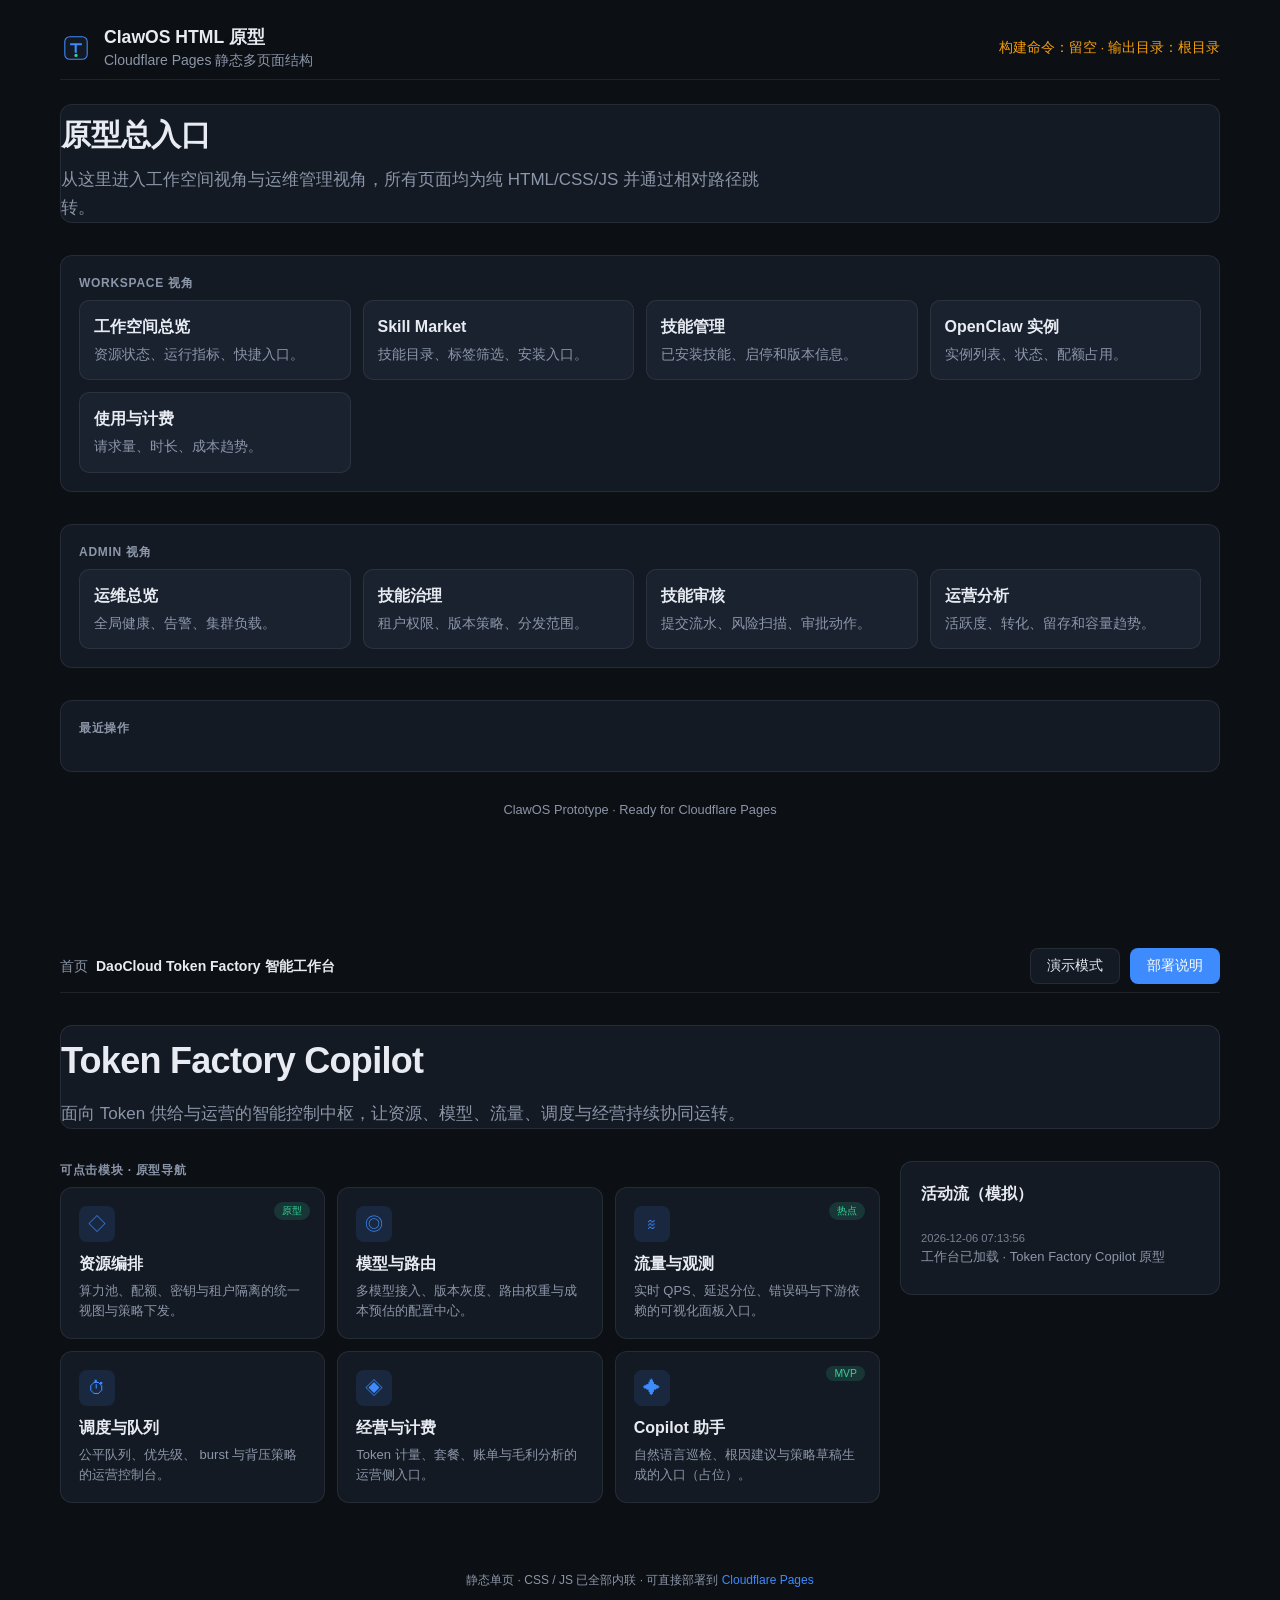
==== index.html @ b44f3651 "feat: add clawos prototype pages Co-authored-by: Cursor <cursoragent@cursor.com>" ====
<!DOCTYPE html>
<html lang="zh-CN">
<head>
  <meta charset="UTF-8" />
  <meta name="viewport" content="width=device-width, initial-scale=1.0" />
  <title>ClawOS 原型总入口</title>
  <link rel="stylesheet" href="./css/style.css" />
</head>
<body data-page="root-index">
  <div class="app">
    <header class="header">
      <div class="brand">
        <img src="./assets/logo.svg" alt="ClawOS" />
        <div>
          <h1>ClawOS HTML 原型</h1>
          <div class="crumb">Cloudflare Pages 静态多页面结构</div>
        </div>
      </div>
      <div class="status">构建命令：留空 · 输出目录：根目录</div>
    </header>

    <main class="main">
      <section class="hero">
        <h2>原型总入口</h2>
        <p class="lead">从这里进入工作空间视角与运维管理视角，所有页面均为纯 HTML/CSS/JS 并通过相对路径跳转。</p>
      </section>

      <section class="panel">
        <h3 class="section-title">Workspace 视角</h3>
        <div class="nav-grid">
          <a class="card" data-log="跳转 workspace/overview" href="./workspace/overview.html"><h3>工作空间总览</h3><p>资源状态、运行指标、快捷入口。</p></a>
          <a class="card" data-log="跳转 workspace/skill-market" href="./workspace/skill-market.html"><h3>Skill Market</h3><p>技能目录、标签筛选、安装入口。</p></a>
          <a class="card" data-log="跳转 workspace/skill-management" href="./workspace/skill-management.html"><h3>技能管理</h3><p>已安装技能、启停和版本信息。</p></a>
          <a class="card" data-log="跳转 workspace/openclaw-instances" href="./workspace/openclaw-instances.html"><h3>OpenClaw 实例</h3><p>实例列表、状态、配额占用。</p></a>
          <a class="card" data-log="跳转 workspace/usage" href="./workspace/usage.html"><h3>使用与计费</h3><p>请求量、时长、成本趋势。</p></a>
        </div>
      </section>

      <section class="panel">
        <h3 class="section-title">Admin 视角</h3>
        <div class="nav-grid">
          <a class="card" data-log="跳转 admin/overview" href="./admin/overview.html"><h3>运维总览</h3><p>全局健康、告警、集群负载。</p></a>
          <a class="card" data-log="跳转 admin/skill-management" href="./admin/skill-management.html"><h3>技能治理</h3><p>租户权限、版本策略、分发范围。</p></a>
          <a class="card" data-log="跳转 admin/skill-review" href="./admin/skill-review.html"><h3>技能审核</h3><p>提交流水、风险扫描、审批动作。</p></a>
          <a class="card" data-log="跳转 admin/analytics" href="./admin/analytics.html"><h3>运营分析</h3><p>活跃度、转化、留存和容量趋势。</p></a>
        </div>
      </section>

      <section class="panel">
        <h3 class="section-title">最近操作</h3>
        <ul id="activity-log"></ul>
      </section>
    </main>

    <footer class="footer">ClawOS Prototype · Ready for Cloudflare Pages</footer>
  </div>
  <script src="./js/main.js"></script>
</body>
</html>
<!DOCTYPE html>
<html lang="zh-CN">
<head>
  <meta charset="UTF-8" />
  <meta name="viewport" content="width=device-width, initial-scale=1.0" />
  <meta name="description" content="Token Factory Copilot — 可点击 HTML 原型" />
  <title>Token Factory Copilot · 智能工作台</title>
  <style>
    :root {
      --bg: #0c0f14;
      --surface: #141a24;
      --surface-2: #1a2230;
      --border: rgba(255, 255, 255, 0.08);
      --text: #e8ecf2;
      --muted: #8b96a8;
      --accent: #3d8bfd;
      --accent-dim: rgba(61, 139, 253, 0.12);
      --success: #34d399;
      --radius: 12px;
      --font: "Segoe UI", "PingFang SC", "Hiragino Sans GB", "Microsoft YaHei", sans-serif;
    }

    * {
      box-sizing: border-box;
    }

    html, body {
      margin: 0;
      min-height: 100%;
      font-family: var(--font);
      background: var(--bg);
      color: var(--text);
      line-height: 1.5;
    }

    a {
      color: var(--accent);
      text-decoration: none;
    }

    a:hover {
      text-decoration: underline;
    }

    .app {
      max-width: 1200px;
      margin: 0 auto;
      padding: 24px 20px 48px;
      min-height: 100vh;
    }

    .main {
      display: flex;
      flex-direction: column;
      gap: 32px;
    }

    .header {
      display: flex;
      flex-wrap: wrap;
      align-items: center;
      justify-content: space-between;
      gap: 16px;
      padding-bottom: 8px;
      border-bottom: 1px solid var(--border);
    }

    .crumb {
      display: flex;
      align-items: center;
      gap: 8px;
      font-size: 0.875rem;
      color: var(--muted);
    }

    .crumb span:first-child {
      color: var(--muted);
    }

    .crumb span:last-of-type,
    .crumb .crumb-current {
      color: var(--text);
      font-weight: 600;
    }

    .header-actions {
      display: flex;
      align-items: center;
      gap: 10px;
    }

    .btn {
      display: inline-flex;
      align-items: center;
      justify-content: center;
      padding: 8px 16px;
      font-size: 0.875rem;
      font-weight: 500;
      border-radius: 8px;
      border: 1px solid var(--border);
      background: var(--surface);
      color: var(--text);
      cursor: pointer;
      font-family: inherit;
      transition: background 0.15s, border-color 0.15s;
    }

    .btn:hover {
      background: var(--surface-2);
      border-color: rgba(255, 255, 255, 0.12);
    }

    .btn-primary {
      background: var(--accent);
      border-color: transparent;
      color: #fff;
    }

    .btn-primary:hover {
      filter: brightness(1.05);
    }

    .hero {
      padding: 8px 0 0;
    }

    .hero h1 {
      margin: 0 0 12px;
      font-size: clamp(1.75rem, 4vw, 2.25rem);
      font-weight: 700;
      letter-spacing: -0.02em;
    }

    .lead {
      margin: 0;
      max-width: 42em;
      font-size: 1.0625rem;
      color: var(--muted);
      line-height: 1.65;
    }

    .panel-stack {
      display: grid;
      gap: 20px;
    }

    @media (min-width: 900px) {
      .panel-stack {
        grid-template-columns: 1fr 320px;
        align-items: start;
      }
    }

    .panels-main {
      display: flex;
      flex-direction: column;
      gap: 16px;
    }

    .section-title {
      font-size: 0.75rem;
      text-transform: uppercase;
      letter-spacing: 0.06em;
      color: var(--muted);
      margin: 0 0 8px;
    }

    .tile-grid {
      display: grid;
      gap: 12px;
      grid-template-columns: repeat(auto-fill, minmax(240px, 1fr));
    }

    .tile {
      position: relative;
      padding: 18px;
      background: var(--surface);
      border: 1px solid var(--border);
      border-radius: var(--radius);
      text-align: left;
      cursor: pointer;
      font-family: inherit;
      color: inherit;
      transition: border-color 0.15s, box-shadow 0.15s, transform 0.12s;
    }

    .tile:hover {
      border-color: rgba(61, 139, 253, 0.35);
      box-shadow: 0 0 0 1px var(--accent-dim);
    }

    .tile:active {
      transform: scale(0.99);
    }

    .tile:focus-visible {
      outline: 2px solid var(--accent);
      outline-offset: 2px;
    }

    .tile-icon {
      width: 36px;
      height: 36px;
      border-radius: 8px;
      background: var(--accent-dim);
      color: var(--accent);
      display: flex;
      align-items: center;
      justify-content: center;
      font-size: 1.1rem;
      margin-bottom: 12px;
    }

    .tile h3 {
      margin: 0 0 6px;
      font-size: 1rem;
      font-weight: 600;
    }

    .tile p {
      margin: 0;
      font-size: 0.8125rem;
      color: var(--muted);
      line-height: 1.5;
    }

    .tile-badge {
      position: absolute;
      top: 14px;
      right: 14px;
      font-size: 0.65rem;
      padding: 2px 8px;
      border-radius: 999px;
      background: rgba(52, 211, 153, 0.15);
      color: var(--success);
    }

    .aside {
      background: var(--surface);
      border: 1px solid var(--border);
      border-radius: var(--radius);
      padding: 20px;
      display: flex;
      flex-direction: column;
      gap: 16px;
    }

    .aside h2 {
      margin: 0;
      font-size: 1rem;
      font-weight: 600;
    }

    .log-list {
      margin: 0;
      padding: 0;
      list-style: none;
      font-size: 0.8125rem;
      color: var(--muted);
      max-height: 260px;
      overflow-y: auto;
    }

    .log-list li {
      padding: 8px 0;
      border-bottom: 1px solid var(--border);
    }

    .log-list li:last-child {
      border-bottom: 0;
    }

    .log-list time {
      display: block;
      font-size: 0.7rem;
      color: var(--muted);
      opacity: 0.85;
    }

    .drawer-overlay {
      position: fixed;
      inset: 0;
      background: rgba(0, 0, 0, 0.55);
      opacity: 0;
      visibility: hidden;
      transition: opacity 0.2s, visibility 0.2s;
      z-index: 100;
      display: flex;
      align-items: flex-end;
      justify-content: center;
      padding: 16px;
    }

    .drawer-overlay.is-open {
      opacity: 1;
      visibility: visible;
    }

    .drawer {
      width: 100%;
      max-width: 560px;
      max-height: 85vh;
      overflow: auto;
      background: var(--surface-2);
      border: 1px solid var(--border);
      border-radius: var(--radius) var(--radius) 0 0;
      padding: 20px;
      transform: translateY(100%);
      transition: transform 0.25s ease-out;
    }

    .drawer-overlay.is-open .drawer {
      transform: translateY(0);
    }

    @media (min-width: 600px) {
      .drawer-overlay {
        align-items: center;
      }

      .drawer {
        border-radius: var(--radius);
        transform: translateY(16px) scale(0.96);
        opacity: 0;
      }

      .drawer-overlay.is-open .drawer {
        transform: translateY(0) scale(1);
        opacity: 1;
        transition: transform 0.2s ease-out, opacity 0.2s ease-out;
      }
    }

    .drawer-header {
      display: flex;
      justify-content: space-between;
      align-items: flex-start;
      gap: 12px;
      margin-bottom: 16px;
    }

    .drawer-header h2 {
      margin: 0;
      font-size: 1.125rem;
    }

    .drawer-close {
      flex-shrink: 0;
      width: 36px;
      height: 36px;
      border: 0;
      border-radius: 8px;
      background: var(--surface);
      color: var(--text);
      cursor: pointer;
      font-size: 1.25rem;
      line-height: 1;
    }

    .drawer-body p {
      margin: 0 0 12px;
      color: var(--muted);
      font-size: 0.9375rem;
    }

    .drawer-kv {
      display: grid;
      gap: 8px;
      margin-top: 16px;
      font-size: 0.875rem;
    }

    .drawer-kv div {
      display: flex;
      justify-content: space-between;
      gap: 12px;
      padding: 10px 12px;
      background: var(--bg);
      border-radius: 8px;
      border: 1px solid var(--border);
    }

    .drawer-kv dt {
      color: var(--muted);
      margin: 0;
    }

    .drawer-kv dd {
      margin: 0;
      font-weight: 500;
      text-align: right;
    }

    .footer-note {
      font-size: 0.75rem;
      color: var(--muted);
      text-align: center;
      padding-top: 24px;
    }
  </style>
</head>
<body>
  <div class="app">
    <main class="main">
      <header class="header" role="banner">
        <div class="crumb" aria-label="面包屑">
          <span>首页</span>
          <span aria-current="page">DaoCloud Token Factory 智能工作台</span>
        </div>
        <div class="header-actions">
          <button type="button" class="btn" id="btnDemo">演示模式</button>
          <button type="button" class="btn btn-primary" id="btnDeployHint">部署说明</button>
        </div>
      </header>

      <section class="hero" aria-labelledby="hero-title">
        <h1 id="hero-title">Token Factory Copilot</h1>
        <div class="lead">
          面向 Token 供给与运营的智能控制中枢，让资源、模型、流量、调度与经营持续协同运转。
        </div>
      </section>

      <div class="panel-stack">
        <div class="panels-main">
          <section aria-labelledby="modules-title">
            <h2 class="section-title" id="modules-title">可点击模块 · 原型导航</h2>
            <div class="tile-grid" id="tileGrid" role="list"></div>
          </section>
        </div>

        <aside class="aside" aria-labelledby="activity-title">
          <h2 id="activity-title">活动流（模拟）</h2>
          <ul class="log-list" id="activityLog"></ul>
        </aside>
      </div>

      <p class="footer-note">
        静态单页 · CSS / JS 已全部内联 · 可直接部署到
        <a href="https://pages.cloudflare.com/" target="_blank" rel="noopener noreferrer">Cloudflare Pages</a>
      </p>
    </main>
  </div>

  <div class="drawer-overlay" id="drawerOverlay" role="dialog" aria-modal="true" aria-hidden="true" hidden>
    <div class="drawer" id="drawer" role="document">
      <div class="drawer-header">
        <h2 id="drawerTitle">详情</h2>
        <button type="button" class="drawer-close" id="drawerClose" aria-label="关闭">×</button>
      </div>
      <div class="drawer-body">
        <p id="drawerDesc"></p>
        <dl class="drawer-kv" id="drawerKv"></dl>
      </div>
    </div>
  </div>

  <script>
    (function () {
      "use strict";

      var MODULES = [
        {
          id: "resource",
          icon: "◇",
          title: "资源编排",
          desc: "算力池、配额、密钥与租户隔离的统一视图与策略下发。",
          badge: "原型",
          details:
            "在此模块中可模拟绑定 GPU/CPU 资源池、设置 Token 发行上限与健康检查。本页为静态演示，数据为占位。",
          kv: [
            { label: "状态", value: "就绪" },
            { label: "配额策略", value: "按租户 + 模型维度" },
            { label: "下一动作", value: "接入真实 API 后即可联动" },
          ],
        },
        {
          id: "model",
          icon: "◎",
          title: "模型与路由",
          desc: "多模型接入、版本灰度、路由权重与成本预估的配置中心。",
          badge: null,
          details:
            "点击可查看路由规则与回退链路的占位说明。生产环境可接 OpenAI 兼容网关或自研推理服务。",
          kv: [
            { label: "默认路由", value: "智能 weighted" },
            { label: "灰度", value: "10% canary" },
            { label: "回退", value: "二级模型队列" },
          ],
        },
        {
          id: "traffic",
          icon: "≋",
          title: "流量与观测",
          desc: "实时 QPS、延迟分位、错误码与下游依赖的可视化面板入口。",
          badge: "热点",
          details:
            "原型中活动流会记录你的点击，模拟一次“观测事件”。可替换为 OpenTelemetry / Prometheus 实际数据源。",
          kv: [
            { label: "采样", value: "全量（演示）" },
            { label: "SLA 目标", value: "P99 < 800ms" },
            { label: "告警", value: "待接渠道" },
          ],
        },
        {
          id: "schedule",
          icon: "⏱",
          title: "调度与队列",
          desc: "公平队列、优先级、 burst 与背压策略的运营控制台。",
          badge: null,
          details:
            "用于演示 burst 限流与租户公平性的交互入口。部署时可由后端调度器消费同一配置模型。",
          kv: [
            { label: "队列深度", value: "模拟 128" },
            { label: "公平性", value: "weighted fair" },
            { label: "背压", value: "429 + 重试建议" },
          ],
        },
        {
          id: "biz",
          icon: "◈",
          title: "经营与计费",
          desc: "Token 计量、套餐、账单与毛利分析的运营侧入口。",
          badge: null,
          details:
            "连接计费中台后可展示实时消耗、套餐升级路径与成本分摊。当前为无后端静态页面。",
          kv: [
            { label: "计量粒度", value: "按 Token / 请求" },
            { label: "结算周期", value: "月结（可配）" },
            { label: "导出", value: "CSV / Webhook" },
          ],
        },
        {
          id: "copilot",
          icon: "✦",
          title: "Copilot 助手",
          desc: "自然语言巡检、根因建议与策略草稿生成的入口（占位）。",
          badge: "MVP",
          details:
            "将对话能力接到后端 Agent 后，可在此触发巡检报告、策略 diff 与一键应用（需审批流）。",
          kv: [
            { label: "模式", value: "只读建议（原型）" },
            { label: "上下文", value: "当前租户 + 模块快照" },
            { label: "安全", value: "人机确认后执行" },
          ],
        },
      ];

      var tileGrid = document.getElementById("tileGrid");
      var activityLog = document.getElementById("activityLog");
      var drawerOverlay = document.getElementById("drawerOverlay");
      var drawerTitle = document.getElementById("drawerTitle");
      var drawerDesc = document.getElementById("drawerDesc");
      var drawerKv = document.getElementById("drawerKv");
      var drawerClose = document.getElementById("drawerClose");
      var btnDemo = document.getElementById("btnDemo");
      var btnDeployHint = document.getElementById("btnDeployHint");

      function pad2(n) {
        return n < 10 ? "0" + n : String(n);
      }

      function nowStr() {
        var d = new Date();
        return (
          d.getFullYear() +
          "-" +
          pad2(d.getMonth() + 1) +
          "-" +
          pad2(d.getDate()) +
          " " +
          pad2(d.getHours()) +
          ":" +
          pad2(d.getMinutes()) +
          ":" +
          pad2(d.getSeconds())
        );
      }

      function appendLog(text) {
        var li = document.createElement("li");
        var t = document.createElement("time");
        t.dateTime = new Date().toISOString();
        t.textContent = nowStr();
        li.appendChild(t);
        li.appendChild(document.createTextNode(text));
        activityLog.insertBefore(li, activityLog.firstChild);
        while (activityLog.children.length > 12) {
          activityLog.removeChild(activityLog.lastChild);
        }
      }

      function openDrawer(mod) {
        drawerTitle.textContent = mod.title;
        drawerDesc.textContent = mod.details;
        drawerKv.innerHTML = "";
        mod.kv.forEach(function (row) {
          var wrap = document.createElement("div");
          var dt = document.createElement("dt");
          dt.textContent = row.label;
          var dd = document.createElement("dd");
          dd.textContent = row.value;
          wrap.appendChild(dt);
          wrap.appendChild(dd);
          drawerKv.appendChild(wrap);
        });
        drawerOverlay.hidden = false;
        drawerOverlay.classList.add("is-open");
        drawerOverlay.setAttribute("aria-hidden", "false");
        drawerClose.focus();
        appendLog("打开模块详情 · " + mod.title);
      }

      function closeDrawer() {
        drawerOverlay.classList.remove("is-open");
        drawerOverlay.setAttribute("aria-hidden", "true");
        setTimeout(function () {
          if (!drawerOverlay.classList.contains("is-open")) {
            drawerOverlay.hidden = true;
          }
        }, 220);
      }

      MODULES.forEach(function (mod, index) {
        var btn = document.createElement("button");
        btn.type = "button";
        btn.className = "tile";
        btn.setAttribute("role", "listitem");
        btn.setAttribute("data-module-id", mod.id);
        if (mod.badge) {
          var badge = document.createElement("span");
          badge.className = "tile-badge";
          badge.textContent = mod.badge;
          btn.appendChild(badge);
        }
        var icon = document.createElement("div");
        icon.className = "tile-icon";
        icon.setAttribute("aria-hidden", "true");
        icon.textContent = mod.icon;
        var h3 = document.createElement("h3");
        h3.textContent = mod.title;
        var p = document.createElement("p");
        p.textContent = mod.desc;
        btn.appendChild(icon);
        btn.appendChild(h3);
        btn.appendChild(p);
        btn.addEventListener("click", function () {
          openDrawer(mod);
        });
        tileGrid.appendChild(btn);
      });

      drawerClose.addEventListener("click", closeDrawer);
      drawerOverlay.addEventListener("click", function (e) {
        if (e.target === drawerOverlay) {
          closeDrawer();
        }
      });
      document.addEventListener("keydown", function (e) {
        if (e.key === "Escape" && drawerOverlay.classList.contains("is-open")) {
          closeDrawer();
        }
        if (
          e.key === "Enter" &&
          document.activeElement &&
          document.activeElement.classList &&
          document.activeElement.classList.contains("tile") &&
          !drawerOverlay.classList.contains("is-open")
        ) {
          var id = document.activeElement.getAttribute("data-module-id");
          var mod = MODULES.find(function (m) {
            return m.id === id;
          });
          if (mod) {
            openDrawer(mod);
          }
        }
      });

      btnDemo.addEventListener("click", function () {
        var i = Math.floor(Math.random() * MODULES.length);
        openDrawer(MODULES[i]);
        appendLog("演示模式：随机打开 · " + MODULES[i].title);
      });

      btnDeployHint.addEventListener("click", function () {
        openDrawer({
          id: "deploy",
          title: "部署到 Cloudflare Pages",
          details:
            "将本仓库推送到 Git 或在仪表盘上传 `index.html` 即可。无需构建步骤：整站即静态文件。若要自定义域名，在 Pages 项目设置中绑定即可。",
          kv: [
            { label: "入口文件", value: "/index.html" },
            { label: "构建命令", value: "无（静态）" },
            { label: "输出目录", value: "仓库根目录" },
          ],
        });
      });

      appendLog("工作台已加载 · Token Factory Copilot 原型");
    })();
  </script>
</body>
</html>
---- css/style.css ----
:root {
  --bg: #0c0f14;
  --surface: #141a24;
  --surface-2: #1a2230;
  --border: rgba(255, 255, 255, 0.08);
  --text: #e8ecf2;
  --muted: #8b96a8;
  --accent: #3d8bfd;
  --accent-dim: rgba(61, 139, 253, 0.12);
  --success: #34d399;
  --warning: #f59e0b;
  --radius: 12px;
  --font: "Segoe UI", "PingFang SC", "Hiragino Sans GB", "Microsoft YaHei", sans-serif;
}

* {
  box-sizing: border-box;
}

html,
body {
  margin: 0;
  min-height: 100%;
  font-family: var(--font);
  background: var(--bg);
  color: var(--text);
  line-height: 1.5;
}

a {
  color: var(--accent);
  text-decoration: none;
}

a:hover {
  text-decoration: underline;
}

.app {
  max-width: 1200px;
  margin: 0 auto;
  padding: 24px 20px 40px;
  min-height: 100vh;
}

.header {
  display: flex;
  justify-content: space-between;
  align-items: center;
  gap: 16px;
  border-bottom: 1px solid var(--border);
  padding-bottom: 12px;
}

.brand {
  display: flex;
  align-items: center;
  gap: 12px;
}

.brand img {
  width: 32px;
  height: 32px;
}

.brand h1 {
  margin: 0;
  font-size: 1.1rem;
}

.crumb {
  font-size: 0.875rem;
  color: var(--muted);
}

.main {
  display: grid;
  gap: 20px;
  margin-top: 24px;
}

.hero {
  background: var(--surface);
  border: 1px solid var(--border);
  border-radius: var(--radius);
  padding: 24px;
}

.hero h2 {
  margin: 0 0 8px;
  font-size: clamp(1.35rem, 3vw, 1.85rem);
}

.lead {
  margin: 0;
  color: var(--muted);
}

.panel {
  background: var(--surface);
  border: 1px solid var(--border);
  border-radius: var(--radius);
  padding: 18px;
}

.section-title {
  margin: 0 0 12px;
  font-size: 0.8rem;
  letter-spacing: 0.06em;
  text-transform: uppercase;
  color: var(--muted);
}

.grid {
  display: grid;
  gap: 12px;
  grid-template-columns: repeat(auto-fill, minmax(220px, 1fr));
}

.card {
  background: var(--surface-2);
  border: 1px solid var(--border);
  border-radius: 10px;
  padding: 14px;
  display: block;
  color: inherit;
}

.card:hover {
  border-color: rgba(61, 139, 253, 0.4);
  text-decoration: none;
}

.card h3 {
  margin: 0 0 6px;
  font-size: 1rem;
}

.card p {
  margin: 0;
  color: var(--muted);
  font-size: 0.85rem;
}

.tag {
  display: inline-block;
  margin-top: 10px;
  font-size: 0.75rem;
  color: var(--success);
  background: rgba(52, 211, 153, 0.12);
  padding: 2px 8px;
  border-radius: 999px;
}

.metric-list {
  display: grid;
  gap: 10px;
  grid-template-columns: repeat(auto-fill, minmax(170px, 1fr));
}

.metric {
  background: var(--surface-2);
  border: 1px solid var(--border);
  border-radius: 10px;
  padding: 12px;
}

.metric .name {
  color: var(--muted);
  font-size: 0.75rem;
}

.metric .value {
  font-size: 1.2rem;
  font-weight: 700;
  margin-top: 4px;
}

.nav-grid {
  display: grid;
  grid-template-columns: repeat(auto-fill, minmax(250px, 1fr));
  gap: 12px;
}

.footer {
  margin-top: 28px;
  color: var(--muted);
  font-size: 0.8rem;
  text-align: center;
}

.toolbar {
  display: flex;
  gap: 10px;
  flex-wrap: wrap;
}

.btn {
  border: 1px solid var(--border);
  background: var(--surface-2);
  color: var(--text);
  border-radius: 8px;
  padding: 8px 12px;
  cursor: pointer;
}

.btn:hover {
  border-color: rgba(61, 139, 253, 0.35);
}

.btn-primary {
  background: var(--accent);
  border-color: transparent;
  color: #fff;
}

.status {
  color: var(--warning);
  font-size: 0.85rem;
}
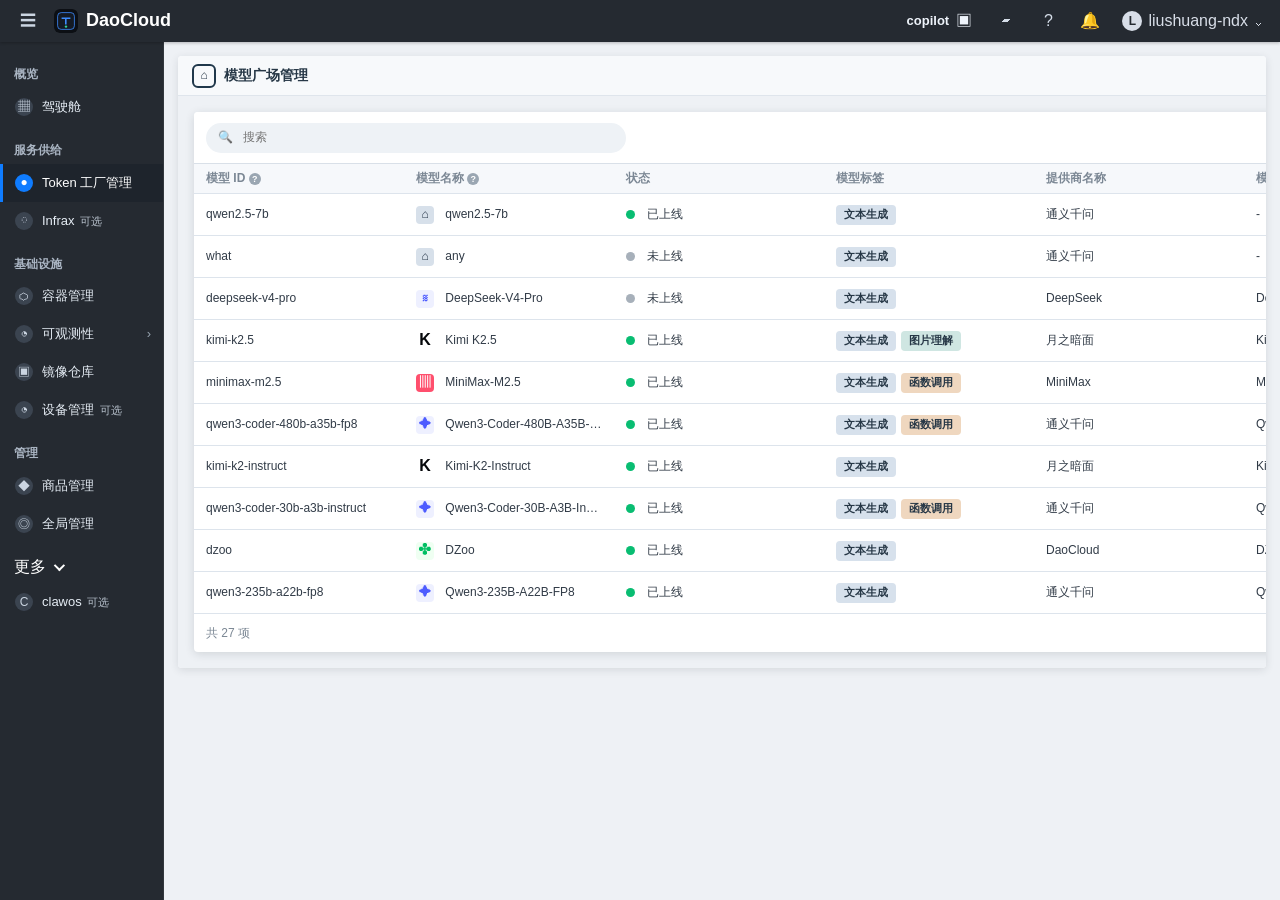
==== commit f347d8de: "Build DaoCloud model management prototype" ====
--- a/index.html
+++ b/index.html
@@ -3,760 +3,257 @@
 <head>
   <meta charset="UTF-8" />
   <meta name="viewport" content="width=device-width, initial-scale=1.0" />
-  <title>ClawOS 原型总入口</title>
+  <meta name="description" content="Token Factory Copilot 模型广场管理静态原型，可直接部署到 Cloudflare Pages。" />
+  <title>Token Factory Copilot · 模型广场管理</title>
   <link rel="stylesheet" href="./css/style.css" />
 </head>
-<body data-page="root-index">
-  <div class="app">
-    <header class="header">
-      <div class="brand">
-        <img src="./assets/logo.svg" alt="ClawOS" />
-        <div>
-          <h1>ClawOS HTML 原型</h1>
-          <div class="crumb">Cloudflare Pages 静态多页面结构</div>
-        </div>
-      </div>
-      <div class="status">构建命令：留空 · 输出目录：根目录</div>
+<body data-page="daocloud-shell">
+  <div class="shell-layout">
+    <header class="shell-topbar">
+      <button class="shell-icon-button shell-menu-toggle" type="button" aria-label="收起侧边栏" title="收起侧边栏">
+        <span aria-hidden="true">☰</span>
+      </button>
+
+      <a class="shell-brand" href="./index.html" aria-label="Token Factory Copilot 首页">
+        <img src="./assets/logo.svg" alt="" />
+        <span>DaoCloud</span>
+      </a>
+
+      <nav class="shell-actions" aria-label="全局操作">
+        <button class="shell-icon-button shell-copilot-action" type="button" title="Copilot" aria-label="Copilot">
+          <span class="shell-copilot-label">copilot</span>
+          <span aria-hidden="true">▣</span>
+        </button>
+        <button class="shell-icon-button" type="button" title="视图布局" aria-label="视图布局">▰</button>
+        <button class="shell-icon-button" type="button" title="帮助" aria-label="帮助">?</button>
+        <button class="shell-icon-button shell-bell" type="button" title="通知" aria-label="通知">🔔</button>
+        <button class="shell-user" type="button" aria-label="用户菜单">
+          <span class="shell-avatar" aria-hidden="true">L</span>
+          <span>liushuang-ndx</span>
+          <span aria-hidden="true">⌄</span>
+        </button>
+      </nav>
     </header>
 
-    <main class="main">
-      <section class="hero">
-        <h2>原型总入口</h2>
-        <p class="lead">从这里进入工作空间视角与运维管理视角，所有页面均为纯 HTML/CSS/JS 并通过相对路径跳转。</p>
-      </section>
-
-      <section class="panel">
-        <h3 class="section-title">Workspace 视角</h3>
-        <div class="nav-grid">
-          <a class="card" data-log="跳转 workspace/overview" href="./workspace/overview.html"><h3>工作空间总览</h3><p>资源状态、运行指标、快捷入口。</p></a>
-          <a class="card" data-log="跳转 workspace/skill-market" href="./workspace/skill-market.html"><h3>Skill Market</h3><p>技能目录、标签筛选、安装入口。</p></a>
-          <a class="card" data-log="跳转 workspace/skill-management" href="./workspace/skill-management.html"><h3>技能管理</h3><p>已安装技能、启停和版本信息。</p></a>
-          <a class="card" data-log="跳转 workspace/openclaw-instances" href="./workspace/openclaw-instances.html"><h3>OpenClaw 实例</h3><p>实例列表、状态、配额占用。</p></a>
-          <a class="card" data-log="跳转 workspace/usage" href="./workspace/usage.html"><h3>使用与计费</h3><p>请求量、时长、成本趋势。</p></a>
-        </div>
-      </section>
-
-      <section class="panel">
-        <h3 class="section-title">Admin 视角</h3>
-        <div class="nav-grid">
-          <a class="card" data-log="跳转 admin/overview" href="./admin/overview.html"><h3>运维总览</h3><p>全局健康、告警、集群负载。</p></a>
-          <a class="card" data-log="跳转 admin/skill-management" href="./admin/skill-management.html"><h3>技能治理</h3><p>租户权限、版本策略、分发范围。</p></a>
-          <a class="card" data-log="跳转 admin/skill-review" href="./admin/skill-review.html"><h3>技能审核</h3><p>提交流水、风险扫描、审批动作。</p></a>
-          <a class="card" data-log="跳转 admin/analytics" href="./admin/analytics.html"><h3>运营分析</h3><p>活跃度、转化、留存和容量趋势。</p></a>
-        </div>
-      </section>
-
-      <section class="panel">
-        <h3 class="section-title">最近操作</h3>
-        <ul id="activity-log"></ul>
-      </section>
-    </main>
-
-    <footer class="footer">ClawOS Prototype · Ready for Cloudflare Pages</footer>
+    <div class="shell-main">
+      <aside class="shell-sidebar" aria-label="主菜单">
+        <div class="shell-menu-group">
+          <div class="shell-group-title">概览</div>
+          <a class="shell-menu-item" href="./workspace/overview.html">
+            <span class="shell-menu-icon" aria-hidden="true">▦</span>
+            <span>驾驶舱</span>
+          </a>
+        </div>
+
+        <div class="shell-menu-group">
+          <div class="shell-group-title">服务供给</div>
+          <a class="shell-menu-item is-active" href="./index.html" aria-current="page">
+            <span class="shell-menu-icon" aria-hidden="true">●</span>
+            <span>Token 工厂管理</span>
+          </a>
+          <a class="shell-menu-item" href="./workspace/openclaw-instances.html">
+            <span class="shell-menu-icon" aria-hidden="true">◌</span>
+            <span>Infrax <span class="shell-optional">可选</span></span>
+          </a>
+        </div>
+
+        <div class="shell-menu-group">
+          <div class="shell-group-title">基础设施</div>
+          <a class="shell-menu-item" href="./admin/overview.html">
+            <span class="shell-menu-icon" aria-hidden="true">⬡</span>
+            <span>容器管理</span>
+          </a>
+          <a class="shell-menu-item" href="./admin/analytics.html">
+            <span class="shell-menu-icon" aria-hidden="true">◔</span>
+            <span>可观测性</span>
+            <span class="shell-arrow" aria-hidden="true">›</span>
+          </a>
+          <a class="shell-menu-item" href="./workspace/skill-market.html">
+            <span class="shell-menu-icon" aria-hidden="true">▣</span>
+            <span>镜像仓库</span>
+          </a>
+          <a class="shell-menu-item" href="./workspace/usage.html">
+            <span class="shell-menu-icon" aria-hidden="true">◔</span>
+            <span>设备管理 <span class="shell-optional">可选</span></span>
+          </a>
+        </div>
+
+        <div class="shell-menu-group">
+          <div class="shell-group-title">管理</div>
+          <a class="shell-menu-item" href="./admin/skill-management.html">
+            <span class="shell-menu-icon" aria-hidden="true">◆</span>
+            <span>商品管理</span>
+          </a>
+          <a class="shell-menu-item" href="./admin/skill-review.html">
+            <span class="shell-menu-icon" aria-hidden="true">◎</span>
+            <span>全局管理</span>
+          </a>
+        </div>
+
+        <div class="shell-menu-group">
+          <button class="shell-more" type="button">
+            <span>更多</span>
+            <span class="shell-chevron" aria-hidden="true"></span>
+          </button>
+          <a class="shell-menu-item" href="./workspace/skill-management.html">
+            <span class="shell-menu-icon" aria-hidden="true">C</span>
+            <span>clawos <span class="shell-optional">可选</span></span>
+          </a>
+        </div>
+      </aside>
+
+      <main class="shell-content">
+        <section class="management-card" aria-labelledby="page-title">
+          <div class="management-toolbar">
+            <div class="management-page-name">
+              <span class="management-hex" aria-hidden="true">⌂</span>
+              <h1 id="page-title">模型广场管理</h1>
+            </div>
+          </div>
+
+          <div class="model-board" aria-label="模型列表截图替换区">
+            <div class="model-directory">
+              <div class="directory-toolbar">
+                <label class="directory-search">
+                  <span aria-hidden="true">🔍</span>
+                  <input type="search" placeholder="搜索" aria-label="搜索模型列表" />
+                </label>
+                <div class="directory-actions">
+                  <button class="directory-icon-btn" type="button" aria-label="刷新" title="刷新">↻</button>
+                  <button class="management-btn is-secondary" type="button">批量导入</button>
+                  <button class="management-btn is-primary" type="button">创建</button>
+                </div>
+              </div>
+
+              <div class="directory-table" role="table" aria-label="模型列表">
+                <div class="directory-row directory-head" role="row">
+                  <span>模型 ID <i aria-hidden="true">?</i></span>
+                  <span>模型名称 <i aria-hidden="true">?</i></span>
+                  <span>状态</span>
+                  <span>模型标签</span>
+                  <span>提供商名称</span>
+                  <span>模型描述</span>
+                  <span>创建时间 <b aria-hidden="true">↓</b></span>
+                  <span></span>
+                </div>
+                <div class="directory-row" role="row">
+                  <span>qwen2.5-7b</span>
+                  <span><em class="model-logo logo-gray">⌂</em> qwen2.5-7b</span>
+                  <span><mark class="status-online"></mark> 已上线</span>
+                  <span><strong class="tag-blue">文本生成</strong></span>
+                  <span>通义千问</span>
+                  <span>-</span>
+                  <span>2026-06-08 17:48:10</span>
+                  <span class="row-menu">⋮</span>
+                </div>
+                <div class="directory-row" role="row">
+                  <span>what</span>
+                  <span><em class="model-logo logo-gray">⌂</em> any</span>
+                  <span><mark class="status-offline"></mark> 未上线</span>
+                  <span><strong class="tag-blue">文本生成</strong></span>
+                  <span>通义千问</span>
+                  <span>-</span>
+                  <span>2026-06-03 10:28:53</span>
+                  <span class="row-menu">⋮</span>
+                </div>
+                <div class="directory-row" role="row">
+                  <span>deepseek-v4-pro</span>
+                  <span><em class="model-logo logo-deepseek">≋</em> DeepSeek-V4-Pro</span>
+                  <span><mark class="status-offline"></mark> 未上线</span>
+                  <span><strong class="tag-blue">文本生成</strong></span>
+                  <span>DeepSeek</span>
+                  <span>DeepSeek-V4-Pro 拥有百万字超...</span>
+                  <span>2026-04-24 19:03:35</span>
+                  <span class="row-menu">⋮</span>
+                </div>
+                <div class="directory-row" role="row">
+                  <span>kimi-k2.5</span>
+                  <span><em class="model-logo logo-kimi">K</em> Kimi K2.5</span>
+                  <span><mark class="status-online"></mark> 已上线</span>
+                  <span><strong class="tag-blue">文本生成</strong><strong class="tag-green">图片理解</strong></span>
+                  <span>月之暗面</span>
+                  <span>Kimi K2.5 是一款开源的原生多模...</span>
+                  <span>2026-03-10 17:03:49</span>
+                  <span class="row-menu">⋮</span>
+                </div>
+                <div class="directory-row" role="row">
+                  <span>minimax-m2.5</span>
+                  <span><em class="model-logo logo-mini">▥</em> MiniMax-M2.5</span>
+                  <span><mark class="status-online"></mark> 已上线</span>
+                  <span><strong class="tag-blue">文本生成</strong><strong class="tag-orange">函数调用</strong></span>
+                  <span>MiniMax</span>
+                  <span>M2.5 在数十万个复杂真实环境中...</span>
+                  <span>2026-03-09 12:57:02</span>
+                  <span class="row-menu">⋮</span>
+                </div>
+                <div class="directory-row" role="row">
+                  <span>qwen3-coder-480b-a35b-fp8</span>
+                  <span><em class="model-logo logo-qwen">✦</em> Qwen3-Coder-480B-A35B-I...</span>
+                  <span><mark class="status-online"></mark> 已上线</span>
+                  <span><strong class="tag-blue">文本生成</strong><strong class="tag-orange">函数调用</strong></span>
+                  <span>通义千问</span>
+                  <span>Qwen3-Coder-480B-A35B-Instr...</span>
+                  <span>2025-10-30 18:05:02</span>
+                  <span class="row-menu">⋮</span>
+                </div>
+                <div class="directory-row" role="row">
+                  <span>kimi-k2-instruct</span>
+                  <span><em class="model-logo logo-kimi">K</em> Kimi-K2-Instruct</span>
+                  <span><mark class="status-online"></mark> 已上线</span>
+                  <span><strong class="tag-blue">文本生成</strong></span>
+                  <span>月之暗面</span>
+                  <span>Kimi-K2-Instruct 是由月之暗面（...</span>
+                  <span>2025-09-04 14:46:07</span>
+                  <span class="row-menu">⋮</span>
+                </div>
+                <div class="directory-row" role="row">
+                  <span>qwen3-coder-30b-a3b-instruct</span>
+                  <span><em class="model-logo logo-qwen">✦</em> Qwen3-Coder-30B-A3B-Ins...</span>
+                  <span><mark class="status-online"></mark> 已上线</span>
+                  <span><strong class="tag-blue">文本生成</strong><strong class="tag-orange">函数调用</strong></span>
+                  <span>通义千问</span>
+                  <span>Qwen3 系列的 30B 参数编码指令...</span>
+                  <span>2025-08-08 13:30:59</span>
+                  <span class="row-menu">⋮</span>
+                </div>
+                <div class="directory-row" role="row">
+                  <span>dzoo</span>
+                  <span><em class="model-logo logo-dzoo">✣</em> DZoo</span>
+                  <span><mark class="status-online"></mark> 已上线</span>
+                  <span><strong class="tag-blue">文本生成</strong></span>
+                  <span>DaoCloud</span>
+                  <span>DZoo 是 DaoCloud 的大模型，专...</span>
+                  <span>2025-07-08 18:02:58</span>
+                  <span class="row-menu">⋮</span>
+                </div>
+                <div class="directory-row" role="row">
+                  <span>qwen3-235b-a22b-fp8</span>
+                  <span><em class="model-logo logo-qwen">✦</em> Qwen3-235B-A22B-FP8</span>
+                  <span><mark class="status-online"></mark> 已上线</span>
+                  <span><strong class="tag-blue">文本生成</strong></span>
+                  <span>通义千问</span>
+                  <span>Qwen3 是通义系列最新一代大语...</span>
+                  <span>2025-05-15 10:29:55</span>
+                  <span class="row-menu">⋮</span>
+                </div>
+              </div>
+
+              <div class="directory-footer">
+                <span>共 27 项</span>
+                <div class="directory-pagination" aria-label="分页">
+                  <button type="button" aria-label="上一页">‹</button>
+                  <span>1</span>
+                  <span>/ 3</span>
+                  <button type="button" aria-label="下一页">›</button>
+                  <button type="button">10 项</button>
+                </div>
+              </div>
+            </div>
+          </div>
+        </section>
+      </main>
+    </div>
   </div>
   <script src="./js/main.js"></script>
 </body>
 </html>
-<!DOCTYPE html>
-<html lang="zh-CN">
-<head>
-  <meta charset="UTF-8" />
-  <meta name="viewport" content="width=device-width, initial-scale=1.0" />
-  <meta name="description" content="Token Factory Copilot — 可点击 HTML 原型" />
-  <title>Token Factory Copilot · 智能工作台</title>
-  <style>
-    :root {
-      --bg: #0c0f14;
-      --surface: #141a24;
-      --surface-2: #1a2230;
-      --border: rgba(255, 255, 255, 0.08);
-      --text: #e8ecf2;
-      --muted: #8b96a8;
-      --accent: #3d8bfd;
-      --accent-dim: rgba(61, 139, 253, 0.12);
-      --success: #34d399;
-      --radius: 12px;
-      --font: "Segoe UI", "PingFang SC", "Hiragino Sans GB", "Microsoft YaHei", sans-serif;
-    }
-
-    * {
-      box-sizing: border-box;
-    }
-
-    html, body {
-      margin: 0;
-      min-height: 100%;
-      font-family: var(--font);
-      background: var(--bg);
-      color: var(--text);
-      line-height: 1.5;
-    }
-
-    a {
-      color: var(--accent);
-      text-decoration: none;
-    }
-
-    a:hover {
-      text-decoration: underline;
-    }
-
-    .app {
-      max-width: 1200px;
-      margin: 0 auto;
-      padding: 24px 20px 48px;
-      min-height: 100vh;
-    }
-
-    .main {
-      display: flex;
-      flex-direction: column;
-      gap: 32px;
-    }
-
-    .header {
-      display: flex;
-      flex-wrap: wrap;
-      align-items: center;
-      justify-content: space-between;
-      gap: 16px;
-      padding-bottom: 8px;
-      border-bottom: 1px solid var(--border);
-    }
-
-    .crumb {
-      display: flex;
-      align-items: center;
-      gap: 8px;
-      font-size: 0.875rem;
-      color: var(--muted);
-    }
-
-    .crumb span:first-child {
-      color: var(--muted);
-    }
-
-    .crumb span:last-of-type,
-    .crumb .crumb-current {
-      color: var(--text);
-      font-weight: 600;
-    }
-
-    .header-actions {
-      display: flex;
-      align-items: center;
-      gap: 10px;
-    }
-
-    .btn {
-      display: inline-flex;
-      align-items: center;
-      justify-content: center;
-      padding: 8px 16px;
-      font-size: 0.875rem;
-      font-weight: 500;
-      border-radius: 8px;
-      border: 1px solid var(--border);
-      background: var(--surface);
-      color: var(--text);
-      cursor: pointer;
-      font-family: inherit;
-      transition: background 0.15s, border-color 0.15s;
-    }
-
-    .btn:hover {
-      background: var(--surface-2);
-      border-color: rgba(255, 255, 255, 0.12);
-    }
-
-    .btn-primary {
-      background: var(--accent);
-      border-color: transparent;
-      color: #fff;
-    }
-
-    .btn-primary:hover {
-      filter: brightness(1.05);
-    }
-
-    .hero {
-      padding: 8px 0 0;
-    }
-
-    .hero h1 {
-      margin: 0 0 12px;
-      font-size: clamp(1.75rem, 4vw, 2.25rem);
-      font-weight: 700;
-      letter-spacing: -0.02em;
-    }
-
-    .lead {
-      margin: 0;
-      max-width: 42em;
-      font-size: 1.0625rem;
-      color: var(--muted);
-      line-height: 1.65;
-    }
-
-    .panel-stack {
-      display: grid;
-      gap: 20px;
-    }
-
-    @media (min-width: 900px) {
-      .panel-stack {
-        grid-template-columns: 1fr 320px;
-        align-items: start;
-      }
-    }
-
-    .panels-main {
-      display: flex;
-      flex-direction: column;
-      gap: 16px;
-    }
-
-    .section-title {
-      font-size: 0.75rem;
-      text-transform: uppercase;
-      letter-spacing: 0.06em;
-      color: var(--muted);
-      margin: 0 0 8px;
-    }
-
-    .tile-grid {
-      display: grid;
-      gap: 12px;
-      grid-template-columns: repeat(auto-fill, minmax(240px, 1fr));
-    }
-
-    .tile {
-      position: relative;
-      padding: 18px;
-      background: var(--surface);
-      border: 1px solid var(--border);
-      border-radius: var(--radius);
-      text-align: left;
-      cursor: pointer;
-      font-family: inherit;
-      color: inherit;
-      transition: border-color 0.15s, box-shadow 0.15s, transform 0.12s;
-    }
-
-    .tile:hover {
-      border-color: rgba(61, 139, 253, 0.35);
-      box-shadow: 0 0 0 1px var(--accent-dim);
-    }
-
-    .tile:active {
-      transform: scale(0.99);
-    }
-
-    .tile:focus-visible {
-      outline: 2px solid var(--accent);
-      outline-offset: 2px;
-    }
-
-    .tile-icon {
-      width: 36px;
-      height: 36px;
-      border-radius: 8px;
-      background: var(--accent-dim);
-      color: var(--accent);
-      display: flex;
-      align-items: center;
-      justify-content: center;
-      font-size: 1.1rem;
-      margin-bottom: 12px;
-    }
-
-    .tile h3 {
-      margin: 0 0 6px;
-      font-size: 1rem;
-      font-weight: 600;
-    }
-
-    .tile p {
-      margin: 0;
-      font-size: 0.8125rem;
-      color: var(--muted);
-      line-height: 1.5;
-    }
-
-    .tile-badge {
-      position: absolute;
-      top: 14px;
-      right: 14px;
-      font-size: 0.65rem;
-      padding: 2px 8px;
-      border-radius: 999px;
-      background: rgba(52, 211, 153, 0.15);
-      color: var(--success);
-    }
-
-    .aside {
-      background: var(--surface);
-      border: 1px solid var(--border);
-      border-radius: var(--radius);
-      padding: 20px;
-      display: flex;
-      flex-direction: column;
-      gap: 16px;
-    }
-
-    .aside h2 {
-      margin: 0;
-      font-size: 1rem;
-      font-weight: 600;
-    }
-
-    .log-list {
-      margin: 0;
-      padding: 0;
-      list-style: none;
-      font-size: 0.8125rem;
-      color: var(--muted);
-      max-height: 260px;
-      overflow-y: auto;
-    }
-
-    .log-list li {
-      padding: 8px 0;
-      border-bottom: 1px solid var(--border);
-    }
-
-    .log-list li:last-child {
-      border-bottom: 0;
-    }
-
-    .log-list time {
-      display: block;
-      font-size: 0.7rem;
-      color: var(--muted);
-      opacity: 0.85;
-    }
-
-    .drawer-overlay {
-      position: fixed;
-      inset: 0;
-      background: rgba(0, 0, 0, 0.55);
-      opacity: 0;
-      visibility: hidden;
-      transition: opacity 0.2s, visibility 0.2s;
-      z-index: 100;
-      display: flex;
-      align-items: flex-end;
-      justify-content: center;
-      padding: 16px;
-    }
-
-    .drawer-overlay.is-open {
-      opacity: 1;
-      visibility: visible;
-    }
-
-    .drawer {
-      width: 100%;
-      max-width: 560px;
-      max-height: 85vh;
-      overflow: auto;
-      background: var(--surface-2);
-      border: 1px solid var(--border);
-      border-radius: var(--radius) var(--radius) 0 0;
-      padding: 20px;
-      transform: translateY(100%);
-      transition: transform 0.25s ease-out;
-    }
-
-    .drawer-overlay.is-open .drawer {
-      transform: translateY(0);
-    }
-
-    @media (min-width: 600px) {
-      .drawer-overlay {
-        align-items: center;
-      }
-
-      .drawer {
-        border-radius: var(--radius);
-        transform: translateY(16px) scale(0.96);
-        opacity: 0;
-      }
-
-      .drawer-overlay.is-open .drawer {
-        transform: translateY(0) scale(1);
-        opacity: 1;
-        transition: transform 0.2s ease-out, opacity 0.2s ease-out;
-      }
-    }
-
-    .drawer-header {
-      display: flex;
-      justify-content: space-between;
-      align-items: flex-start;
-      gap: 12px;
-      margin-bottom: 16px;
-    }
-
-    .drawer-header h2 {
-      margin: 0;
-      font-size: 1.125rem;
-    }
-
-    .drawer-close {
-      flex-shrink: 0;
-      width: 36px;
-      height: 36px;
-      border: 0;
-      border-radius: 8px;
-      background: var(--surface);
-      color: var(--text);
-      cursor: pointer;
-      font-size: 1.25rem;
-      line-height: 1;
-    }
-
-    .drawer-body p {
-      margin: 0 0 12px;
-      color: var(--muted);
-      font-size: 0.9375rem;
-    }
-
-    .drawer-kv {
-      display: grid;
-      gap: 8px;
-      margin-top: 16px;
-      font-size: 0.875rem;
-    }
-
-    .drawer-kv div {
-      display: flex;
-      justify-content: space-between;
-      gap: 12px;
-      padding: 10px 12px;
-      background: var(--bg);
-      border-radius: 8px;
-      border: 1px solid var(--border);
-    }
-
-    .drawer-kv dt {
-      color: var(--muted);
-      margin: 0;
-    }
-
-    .drawer-kv dd {
-      margin: 0;
-      font-weight: 500;
-      text-align: right;
-    }
-
-    .footer-note {
-      font-size: 0.75rem;
-      color: var(--muted);
-      text-align: center;
-      padding-top: 24px;
-    }
-  </style>
-</head>
-<body>
-  <div class="app">
-    <main class="main">
-      <header class="header" role="banner">
-        <div class="crumb" aria-label="面包屑">
-          <span>首页</span>
-          <span aria-current="page">DaoCloud Token Factory 智能工作台</span>
-        </div>
-        <div class="header-actions">
-          <button type="button" class="btn" id="btnDemo">演示模式</button>
-          <button type="button" class="btn btn-primary" id="btnDeployHint">部署说明</button>
-        </div>
-      </header>
-
-      <section class="hero" aria-labelledby="hero-title">
-        <h1 id="hero-title">Token Factory Copilot</h1>
-        <div class="lead">
-          面向 Token 供给与运营的智能控制中枢，让资源、模型、流量、调度与经营持续协同运转。
-        </div>
-      </section>
-
-      <div class="panel-stack">
-        <div class="panels-main">
-          <section aria-labelledby="modules-title">
-            <h2 class="section-title" id="modules-title">可点击模块 · 原型导航</h2>
-            <div class="tile-grid" id="tileGrid" role="list"></div>
-          </section>
-        </div>
-
-        <aside class="aside" aria-labelledby="activity-title">
-          <h2 id="activity-title">活动流（模拟）</h2>
-          <ul class="log-list" id="activityLog"></ul>
-        </aside>
-      </div>
-
-      <p class="footer-note">
-        静态单页 · CSS / JS 已全部内联 · 可直接部署到
-        <a href="https://pages.cloudflare.com/" target="_blank" rel="noopener noreferrer">Cloudflare Pages</a>
-      </p>
-    </main>
-  </div>
-
-  <div class="drawer-overlay" id="drawerOverlay" role="dialog" aria-modal="true" aria-hidden="true" hidden>
-    <div class="drawer" id="drawer" role="document">
-      <div class="drawer-header">
-        <h2 id="drawerTitle">详情</h2>
-        <button type="button" class="drawer-close" id="drawerClose" aria-label="关闭">×</button>
-      </div>
-      <div class="drawer-body">
-        <p id="drawerDesc"></p>
-        <dl class="drawer-kv" id="drawerKv"></dl>
-      </div>
-    </div>
-  </div>
-
-  <script>
-    (function () {
-      "use strict";
-
-      var MODULES = [
-        {
-          id: "resource",
-          icon: "◇",
-          title: "资源编排",
-          desc: "算力池、配额、密钥与租户隔离的统一视图与策略下发。",
-          badge: "原型",
-          details:
-            "在此模块中可模拟绑定 GPU/CPU 资源池、设置 Token 发行上限与健康检查。本页为静态演示，数据为占位。",
-          kv: [
-            { label: "状态", value: "就绪" },
-            { label: "配额策略", value: "按租户 + 模型维度" },
-            { label: "下一动作", value: "接入真实 API 后即可联动" },
-          ],
-        },
-        {
-          id: "model",
-          icon: "◎",
-          title: "模型与路由",
-          desc: "多模型接入、版本灰度、路由权重与成本预估的配置中心。",
-          badge: null,
-          details:
-            "点击可查看路由规则与回退链路的占位说明。生产环境可接 OpenAI 兼容网关或自研推理服务。",
-          kv: [
-            { label: "默认路由", value: "智能 weighted" },
-            { label: "灰度", value: "10% canary" },
-            { label: "回退", value: "二级模型队列" },
-          ],
-        },
-        {
-          id: "traffic",
-          icon: "≋",
-          title: "流量与观测",
-          desc: "实时 QPS、延迟分位、错误码与下游依赖的可视化面板入口。",
-          badge: "热点",
-          details:
-            "原型中活动流会记录你的点击，模拟一次“观测事件”。可替换为 OpenTelemetry / Prometheus 实际数据源。",
-          kv: [
-            { label: "采样", value: "全量（演示）" },
-            { label: "SLA 目标", value: "P99 < 800ms" },
-            { label: "告警", value: "待接渠道" },
-          ],
-        },
-        {
-          id: "schedule",
-          icon: "⏱",
-          title: "调度与队列",
-          desc: "公平队列、优先级、 burst 与背压策略的运营控制台。",
-          badge: null,
-          details:
-            "用于演示 burst 限流与租户公平性的交互入口。部署时可由后端调度器消费同一配置模型。",
-          kv: [
-            { label: "队列深度", value: "模拟 128" },
-            { label: "公平性", value: "weighted fair" },
-            { label: "背压", value: "429 + 重试建议" },
-          ],
-        },
-        {
-          id: "biz",
-          icon: "◈",
-          title: "经营与计费",
-          desc: "Token 计量、套餐、账单与毛利分析的运营侧入口。",
-          badge: null,
-          details:
-            "连接计费中台后可展示实时消耗、套餐升级路径与成本分摊。当前为无后端静态页面。",
-          kv: [
-            { label: "计量粒度", value: "按 Token / 请求" },
-            { label: "结算周期", value: "月结（可配）" },
-            { label: "导出", value: "CSV / Webhook" },
-          ],
-        },
-        {
-          id: "copilot",
-          icon: "✦",
-          title: "Copilot 助手",
-          desc: "自然语言巡检、根因建议与策略草稿生成的入口（占位）。",
-          badge: "MVP",
-          details:
-            "将对话能力接到后端 Agent 后，可在此触发巡检报告、策略 diff 与一键应用（需审批流）。",
-          kv: [
-            { label: "模式", value: "只读建议（原型）" },
-            { label: "上下文", value: "当前租户 + 模块快照" },
-            { label: "安全", value: "人机确认后执行" },
-          ],
-        },
-      ];
-
-      var tileGrid = document.getElementById("tileGrid");
-      var activityLog = document.getElementById("activityLog");
-      var drawerOverlay = document.getElementById("drawerOverlay");
-      var drawerTitle = document.getElementById("drawerTitle");
-      var drawerDesc = document.getElementById("drawerDesc");
-      var drawerKv = document.getElementById("drawerKv");
-      var drawerClose = document.getElementById("drawerClose");
-      var btnDemo = document.getElementById("btnDemo");
-      var btnDeployHint = document.getElementById("btnDeployHint");
-
-      function pad2(n) {
-        return n < 10 ? "0" + n : String(n);
-      }
-
-      function nowStr() {
-        var d = new Date();
-        return (
-          d.getFullYear() +
-          "-" +
-          pad2(d.getMonth() + 1) +
-          "-" +
-          pad2(d.getDate()) +
-          " " +
-          pad2(d.getHours()) +
-          ":" +
-          pad2(d.getMinutes()) +
-          ":" +
-          pad2(d.getSeconds())
-        );
-      }
-
-      function appendLog(text) {
-        var li = document.createElement("li");
-        var t = document.createElement("time");
-        t.dateTime = new Date().toISOString();
-        t.textContent = nowStr();
-        li.appendChild(t);
-        li.appendChild(document.createTextNode(text));
-        activityLog.insertBefore(li, activityLog.firstChild);
-        while (activityLog.children.length > 12) {
-          activityLog.removeChild(activityLog.lastChild);
-        }
-      }
-
-      function openDrawer(mod) {
-        drawerTitle.textContent = mod.title;
-        drawerDesc.textContent = mod.details;
-        drawerKv.innerHTML = "";
-        mod.kv.forEach(function (row) {
-          var wrap = document.createElement("div");
-          var dt = document.createElement("dt");
-          dt.textContent = row.label;
-          var dd = document.createElement("dd");
-          dd.textContent = row.value;
-          wrap.appendChild(dt);
-          wrap.appendChild(dd);
-          drawerKv.appendChild(wrap);
-        });
-        drawerOverlay.hidden = false;
-        drawerOverlay.classList.add("is-open");
-        drawerOverlay.setAttribute("aria-hidden", "false");
-        drawerClose.focus();
-        appendLog("打开模块详情 · " + mod.title);
-      }
-
-      function closeDrawer() {
-        drawerOverlay.classList.remove("is-open");
-        drawerOverlay.setAttribute("aria-hidden", "true");
-        setTimeout(function () {
-          if (!drawerOverlay.classList.contains("is-open")) {
-            drawerOverlay.hidden = true;
-          }
-        }, 220);
-      }
-
-      MODULES.forEach(function (mod, index) {
-        var btn = document.createElement("button");
-        btn.type = "button";
-        btn.className = "tile";
-        btn.setAttribute("role", "listitem");
-        btn.setAttribute("data-module-id", mod.id);
-        if (mod.badge) {
-          var badge = document.createElement("span");
-          badge.className = "tile-badge";
-          badge.textContent = mod.badge;
-          btn.appendChild(badge);
-        }
-        var icon = document.createElement("div");
-        icon.className = "tile-icon";
-        icon.setAttribute("aria-hidden", "true");
-        icon.textContent = mod.icon;
-        var h3 = document.createElement("h3");
-        h3.textContent = mod.title;
-        var p = document.createElement("p");
-        p.textContent = mod.desc;
-        btn.appendChild(icon);
-        btn.appendChild(h3);
-        btn.appendChild(p);
-        btn.addEventListener("click", function () {
-          openDrawer(mod);
-        });
-        tileGrid.appendChild(btn);
-      });
-
-      drawerClose.addEventListener("click", closeDrawer);
-      drawerOverlay.addEventListener("click", function (e) {
-        if (e.target === drawerOverlay) {
-          closeDrawer();
-        }
-      });
-      document.addEventListener("keydown", function (e) {
-        if (e.key === "Escape" && drawerOverlay.classList.contains("is-open")) {
-          closeDrawer();
-        }
-        if (
-          e.key === "Enter" &&
-          document.activeElement &&
-          document.activeElement.classList &&
-          document.activeElement.classList.contains("tile") &&
-          !drawerOverlay.classList.contains("is-open")
-        ) {
-          var id = document.activeElement.getAttribute("data-module-id");
-          var mod = MODULES.find(function (m) {
-            return m.id === id;
-          });
-          if (mod) {
-            openDrawer(mod);
-          }
-        }
-      });
-
-      btnDemo.addEventListener("click", function () {
-        var i = Math.floor(Math.random() * MODULES.length);
-        openDrawer(MODULES[i]);
-        appendLog("演示模式：随机打开 · " + MODULES[i].title);
-      });
-
-      btnDeployHint.addEventListener("click", function () {
-        openDrawer({
-          id: "deploy",
-          title: "部署到 Cloudflare Pages",
-          details:
-            "将本仓库推送到 Git 或在仪表盘上传 `index.html` 即可。无需构建步骤：整站即静态文件。若要自定义域名，在 Pages 项目设置中绑定即可。",
-          kv: [
-            { label: "入口文件", value: "/index.html" },
-            { label: "构建命令", value: "无（静态）" },
-            { label: "输出目录", value: "仓库根目录" },
-          ],
-        });
-      });
-
-      appendLog("工作台已加载 · Token Factory Copilot 原型");
-    })();
-  </script>
-</body>
-</html>
--- a/css/style.css
+++ b/css/style.css
@@ -218,3 +218,824 @@
   color: var(--warning);
   font-size: 0.85rem;
 }
+
+body[data-page="daocloud-shell"] {
+  min-height: 100vh;
+  overflow: hidden;
+  background: #eef1f5;
+  color: #1f2933;
+  font-family: -apple-system, BlinkMacSystemFont, "Segoe UI", "PingFang SC", "Microsoft YaHei", Arial, sans-serif;
+  line-height: 1.4;
+}
+
+body[data-page="daocloud-shell"] button,
+body[data-page="daocloud-shell"] input {
+  font: inherit;
+}
+
+.shell-layout {
+  width: 100vw;
+  height: 100vh;
+  overflow: hidden;
+  display: flex;
+  flex-direction: column;
+  background: #eef1f5;
+}
+
+.shell-topbar {
+  height: 42px;
+  flex: 0 0 42px;
+  background: #252a31;
+  color: #fff;
+  display: flex;
+  align-items: center;
+  padding: 0 12px;
+  box-shadow: 0 1px 3px rgba(0, 0, 0, 0.25);
+  z-index: 10;
+}
+
+.shell-icon-button {
+  width: 32px;
+  height: 32px;
+  border: 0;
+  border-radius: 4px;
+  background: transparent;
+  color: #d5dde8;
+  display: inline-flex;
+  align-items: center;
+  justify-content: center;
+  cursor: pointer;
+}
+
+.shell-icon-button:hover,
+.shell-user:hover {
+  background: #313842;
+}
+
+.shell-menu-toggle {
+  margin-right: 10px;
+  color: #cbd5e1;
+  font-size: 20px;
+}
+
+.shell-brand {
+  width: 160px;
+  flex-shrink: 0;
+  display: flex;
+  align-items: center;
+  gap: 8px;
+  color: #fff;
+  text-decoration: none;
+}
+
+.shell-brand:hover {
+  text-decoration: none;
+}
+
+.shell-brand img {
+  width: 24px;
+  height: 24px;
+  border-radius: 6px;
+}
+
+.shell-brand span {
+  font-size: 18px;
+  font-weight: 700;
+}
+
+.shell-actions {
+  margin-left: auto;
+  display: flex;
+  align-items: center;
+  gap: 10px;
+}
+
+.shell-copilot-action {
+  width: auto;
+  min-width: 82px;
+  gap: 7px;
+  padding: 0 8px;
+  color: #eef3fa;
+}
+
+.shell-copilot-label {
+  color: #eef3fa;
+  font-size: 13px;
+  font-weight: 700;
+}
+
+.shell-user {
+  height: 32px;
+  border: 0;
+  border-radius: 4px;
+  padding: 0 6px;
+  background: transparent;
+  color: #d8dee8;
+  display: inline-flex;
+  align-items: center;
+  gap: 6px;
+  cursor: pointer;
+  font-size: 12px;
+}
+
+.shell-avatar {
+  width: 20px;
+  height: 20px;
+  border-radius: 50%;
+  background: #d8dee8;
+  color: #252a31;
+  display: inline-flex;
+  align-items: center;
+  justify-content: center;
+  font-size: 12px;
+  font-weight: 700;
+}
+
+.shell-main {
+  position: relative;
+  display: flex;
+  flex: 1;
+  min-height: 0;
+  overflow: hidden;
+}
+
+.shell-sidebar {
+  width: 164px;
+  flex: 0 0 164px;
+  overflow-y: auto;
+  padding: 8px 0 16px;
+  background: #252a31;
+  color: #fff;
+  border-right: 1px solid rgba(255, 255, 255, 0.06);
+  transition: width 0.18s ease, flex-basis 0.18s ease;
+}
+
+.shell-layout.is-collapsed .shell-sidebar {
+  width: 0;
+  flex-basis: 0;
+  border-right: 0;
+}
+
+.shell-menu-group {
+  margin-top: 8px;
+}
+
+.shell-group-title {
+  padding: 8px 14px 5px;
+  color: #aab5c3;
+  font-size: 12px;
+  font-weight: 600;
+}
+
+.shell-menu-item {
+  position: relative;
+  height: 38px;
+  display: flex;
+  align-items: center;
+  gap: 9px;
+  padding: 0 12px;
+  border-left: 3px solid transparent;
+  color: #e6edf5;
+  font-size: 13px;
+  text-decoration: none;
+  white-space: nowrap;
+}
+
+.shell-menu-item:hover {
+  background: #313842;
+  text-decoration: none;
+}
+
+.shell-menu-item.is-active {
+  background: #1e242c;
+  border-left-color: #0f7cff;
+  color: #fff;
+}
+
+.shell-menu-icon {
+  width: 18px;
+  height: 18px;
+  flex: 0 0 18px;
+  border-radius: 50%;
+  background: #3b4450;
+  color: #cbd5e1;
+  display: inline-flex;
+  align-items: center;
+  justify-content: center;
+  font-size: 12px;
+}
+
+.shell-menu-item.is-active .shell-menu-icon {
+  background: #0f7cff;
+  color: #fff;
+}
+
+.shell-menu-item > span:nth-child(2) {
+  flex: 1;
+  overflow: hidden;
+  text-overflow: ellipsis;
+}
+
+.shell-optional {
+  margin-left: 2px;
+  color: #cbd5e1;
+  font-size: 11px;
+  opacity: 0.9;
+}
+
+.shell-arrow {
+  color: #9aa6b2;
+  font-size: 13px;
+}
+
+.shell-more {
+  width: 100%;
+  height: 32px;
+  margin-top: 4px;
+  border: 0;
+  padding: 0 14px;
+  background: transparent;
+  color: #fff;
+  display: flex;
+  align-items: center;
+  gap: 8px;
+  font-size: 13px;
+  font-weight: 600;
+  cursor: pointer;
+}
+
+.shell-more:hover {
+  background: #313842;
+}
+
+.shell-chevron {
+  width: 8px;
+  height: 8px;
+  border-right: 2px solid #fff;
+  border-bottom: 2px solid #fff;
+  transform: rotate(45deg) translateY(-2px);
+}
+
+.shell-content {
+  flex: 1;
+  min-width: 0;
+  overflow: auto;
+  padding: 14px;
+  background: #eef1f5;
+}
+
+.management-card {
+  min-width: 920px;
+  background: #fff;
+  border-radius: 4px;
+  box-shadow: 0 2px 8px rgba(31, 41, 51, 0.12);
+  overflow: hidden;
+}
+
+.management-toolbar {
+  min-height: 40px;
+  background: #f7f9fb;
+  border-bottom: 1px solid #dfe5ec;
+  display: flex;
+  align-items: center;
+  justify-content: space-between;
+  gap: 16px;
+  padding: 5px 14px;
+}
+
+.management-page-name {
+  min-width: 0;
+  display: flex;
+  align-items: center;
+  gap: 8px;
+  color: #263746;
+}
+
+.management-page-name h1 {
+  margin: 0;
+  font-size: 14px;
+  font-weight: 600;
+}
+
+.management-hex {
+  width: 24px;
+  height: 24px;
+  border-radius: 6px;
+  border: 2px solid #20384b;
+  display: inline-flex;
+  align-items: center;
+  justify-content: center;
+  font-size: 12px;
+}
+
+.management-btn {
+  height: 30px;
+  border: 0;
+  border-radius: 4px;
+  padding: 0 14px;
+  font-size: 12px;
+  cursor: pointer;
+}
+
+.management-btn.is-secondary {
+  background: #e1e6ee;
+  color: #34495e;
+}
+
+.management-btn.is-primary {
+  background: #006be6;
+  color: #fff;
+}
+
+.model-board {
+  min-height: 560px;
+  padding: 16px;
+  background: #eef1f5;
+}
+
+.model-directory {
+  min-width: 1540px;
+  border-radius: 4px;
+  background: #fff;
+  box-shadow: 0 2px 10px rgba(31, 41, 51, 0.14);
+  overflow: hidden;
+}
+
+.directory-toolbar {
+  height: 52px;
+  border-bottom: 1px solid #d9e0e8;
+  background: #fff;
+  display: flex;
+  align-items: center;
+  justify-content: space-between;
+  gap: 16px;
+  padding: 0 12px;
+}
+
+.directory-search {
+  width: 420px;
+  height: 30px;
+  border-radius: 16px;
+  background: #eef2f6;
+  color: #8b96a8;
+  display: flex;
+  align-items: center;
+  gap: 8px;
+  padding: 0 12px;
+  font-size: 12px;
+}
+
+.directory-search input {
+  width: 100%;
+  min-width: 0;
+  border: 0;
+  outline: 0;
+  background: transparent;
+  color: #263746;
+}
+
+.directory-actions {
+  display: flex;
+  align-items: center;
+  gap: 10px;
+}
+
+.directory-icon-btn {
+  width: 30px;
+  height: 30px;
+  border: 0;
+  border-radius: 4px;
+  background: transparent;
+  color: #183247;
+  display: inline-flex;
+  align-items: center;
+  justify-content: center;
+  cursor: pointer;
+  font-size: 19px;
+}
+
+.directory-icon-btn:hover {
+  background: #eef2f6;
+}
+
+.directory-table {
+  color: #313b47;
+  font-size: 12px;
+}
+
+.directory-row {
+  min-height: 42px;
+  display: grid;
+  grid-template-columns: 210px 210px 210px 210px 210px 210px 180px 34px;
+  align-items: center;
+  border-bottom: 1px solid #dde4ec;
+}
+
+.directory-row > span {
+  min-width: 0;
+  padding: 0 12px;
+  overflow: hidden;
+  text-overflow: ellipsis;
+  white-space: nowrap;
+}
+
+.directory-head {
+  min-height: 30px;
+  background: #f6f8fb;
+  color: #7b8794;
+  font-weight: 600;
+}
+
+.directory-head i {
+  width: 12px;
+  height: 12px;
+  border-radius: 50%;
+  background: #9aa6b2;
+  color: #fff;
+  display: inline-flex;
+  align-items: center;
+  justify-content: center;
+  font-size: 9px;
+  font-style: normal;
+}
+
+.directory-head b {
+  color: #006be6;
+  font-size: 15px;
+}
+
+.model-logo {
+  width: 18px;
+  height: 18px;
+  margin-right: 8px;
+  border-radius: 4px;
+  display: inline-flex;
+  align-items: center;
+  justify-content: center;
+  vertical-align: middle;
+  font-size: 12px;
+  font-style: normal;
+  font-weight: 700;
+}
+
+.logo-gray {
+  background: #d7e0ea;
+  color: #243447;
+}
+
+.logo-deepseek,
+.logo-qwen {
+  background: #eef0ff;
+  color: #4d5cff;
+}
+
+.logo-kimi {
+  background: #fff;
+  color: #05070a;
+  font-size: 16px;
+}
+
+.logo-mini {
+  background: #ff4f6d;
+  color: #fff;
+}
+
+.logo-dzoo {
+  background: #effff2;
+  color: #00bf63;
+}
+
+.status-online,
+.status-offline {
+  width: 9px;
+  height: 9px;
+  margin-right: 9px;
+  border-radius: 50%;
+  display: inline-block;
+  vertical-align: middle;
+  background: transparent;
+}
+
+.status-online {
+  background: #09bd72;
+}
+
+.status-offline {
+  background: #a7b0ba;
+}
+
+.tag-blue,
+.tag-green,
+.tag-orange {
+  min-width: 58px;
+  height: 20px;
+  margin-right: 5px;
+  border-radius: 4px;
+  padding: 2px 8px;
+  color: #263746;
+  display: inline-flex;
+  align-items: center;
+  justify-content: center;
+  font-size: 11px;
+  font-weight: 600;
+}
+
+.tag-blue {
+  background: #d7e1ec;
+}
+
+.tag-green {
+  background: #cfe6e2;
+}
+
+.tag-orange {
+  background: #efd7bf;
+}
+
+.row-menu {
+  color: #183247;
+  font-size: 22px;
+  text-align: center;
+}
+
+.directory-footer {
+  min-height: 38px;
+  color: #7b8794;
+  display: flex;
+  align-items: center;
+  justify-content: space-between;
+  gap: 14px;
+  padding: 0 12px;
+  font-size: 12px;
+}
+
+.directory-pagination {
+  display: flex;
+  align-items: center;
+  gap: 10px;
+}
+
+.directory-pagination button,
+.directory-pagination span {
+  min-width: 32px;
+  height: 26px;
+  border: 1px solid #d3dbe5;
+  border-radius: 4px;
+  background: #fff;
+  color: #7b8794;
+  display: inline-flex;
+  align-items: center;
+  justify-content: center;
+}
+
+.directory-pagination span:nth-child(3) {
+  min-width: 20px;
+  border: 0;
+}
+
+.directory-pagination button:last-child {
+  min-width: 98px;
+  justify-content: space-between;
+  padding: 0 12px;
+}
+
+.board-summary {
+  display: flex;
+  align-items: flex-start;
+  justify-content: space-between;
+  gap: 20px;
+  margin-bottom: 18px;
+}
+
+.board-kicker {
+  color: #006be6;
+  font-size: 12px;
+  font-weight: 700;
+  text-transform: uppercase;
+}
+
+.board-summary h2 {
+  margin: 5px 0 8px;
+  color: #1f2933;
+  font-size: 24px;
+  letter-spacing: 0;
+}
+
+.board-summary p {
+  max-width: 620px;
+  margin: 0;
+  color: #657386;
+  font-size: 13px;
+}
+
+.metric-row {
+  display: grid;
+  grid-template-columns: repeat(4, minmax(0, 1fr));
+  gap: 12px;
+  margin-bottom: 18px;
+}
+
+.board-metric {
+  min-height: 82px;
+  padding: 14px;
+  border: 1px solid #dfe5ec;
+  border-radius: 4px;
+  background: #fff;
+}
+
+.board-metric span {
+  display: block;
+  color: #6b7788;
+  font-size: 12px;
+}
+
+.board-metric strong {
+  display: block;
+  margin-top: 8px;
+  color: #243447;
+  font-size: 26px;
+}
+
+.board-grid {
+  display: grid;
+  grid-template-columns: minmax(0, 1.7fr) minmax(280px, 0.8fr);
+  gap: 14px;
+}
+
+.model-panel {
+  border: 1px solid #dfe5ec;
+  border-radius: 4px;
+  background: #fff;
+  overflow: hidden;
+}
+
+.panel-head {
+  min-height: 42px;
+  padding: 0 14px;
+  border-bottom: 1px solid #e7ecf2;
+  display: flex;
+  align-items: center;
+  justify-content: space-between;
+}
+
+.panel-head h3 {
+  margin: 0;
+  color: #263746;
+  font-size: 14px;
+}
+
+.panel-head span {
+  color: #7b8794;
+  font-size: 12px;
+}
+
+.model-table {
+  font-size: 12px;
+}
+
+.model-row {
+  min-height: 44px;
+  display: grid;
+  grid-template-columns: 1.4fr 1fr 0.9fr 0.8fr;
+  align-items: center;
+  gap: 10px;
+  padding: 0 14px;
+  border-bottom: 1px solid #edf1f5;
+}
+
+.model-row:last-child {
+  border-bottom: 0;
+}
+
+.model-row-head {
+  min-height: 34px;
+  color: #7b8794;
+  background: #f8fafc;
+  font-weight: 600;
+}
+
+.model-row mark {
+  border-radius: 999px;
+  padding: 3px 8px;
+  font-size: 11px;
+  background: transparent;
+}
+
+.state-ok {
+  color: #0f7a4f;
+  background: #dff7eb !important;
+}
+
+.state-warn {
+  color: #8a5a00;
+  background: #fff2c9 !important;
+}
+
+.state-idle {
+  color: #667085;
+  background: #edf1f5 !important;
+}
+
+.task-list {
+  margin: 0;
+  padding: 10px 14px 14px;
+  list-style: none;
+}
+
+.task-list li {
+  min-height: 48px;
+  display: flex;
+  align-items: center;
+  justify-content: space-between;
+  gap: 16px;
+  border-bottom: 1px solid #edf1f5;
+  color: #34495e;
+  font-size: 13px;
+}
+
+.task-list li:last-child {
+  border-bottom: 0;
+}
+
+.task-list strong {
+  color: #006be6;
+}
+
+@media (max-width: 960px) {
+  body[data-page="daocloud-shell"] {
+    overflow: auto;
+  }
+
+  .shell-layout {
+    min-height: 100vh;
+    height: auto;
+  }
+
+  .shell-main {
+    min-height: calc(100vh - 42px);
+  }
+
+  .shell-sidebar {
+    width: 148px;
+    flex-basis: 148px;
+  }
+
+  .shell-brand {
+    width: 130px;
+  }
+
+  .shell-brand span {
+    font-size: 15px;
+  }
+
+  .shell-actions {
+    gap: 4px;
+  }
+
+  .shell-user span:not(.shell-avatar) {
+    display: none;
+  }
+
+  .management-card {
+    min-width: 760px;
+  }
+
+  .metric-row {
+    grid-template-columns: repeat(2, minmax(0, 1fr));
+  }
+
+  .board-grid {
+    grid-template-columns: 1fr;
+  }
+}
+
+@media (max-width: 600px) {
+  .shell-topbar {
+    gap: 6px;
+    padding: 0 8px;
+  }
+
+  .shell-menu-toggle {
+    margin-right: 0;
+  }
+
+  .shell-brand {
+    width: auto;
+    min-width: 0;
+    flex: 1;
+  }
+
+  .shell-actions .shell-icon-button:not(.shell-bell) {
+    display: none;
+  }
+
+  .shell-sidebar {
+    width: 148px;
+    flex-basis: 148px;
+  }
+
+  .shell-content {
+    padding: 14px 10px;
+  }
+
+}
